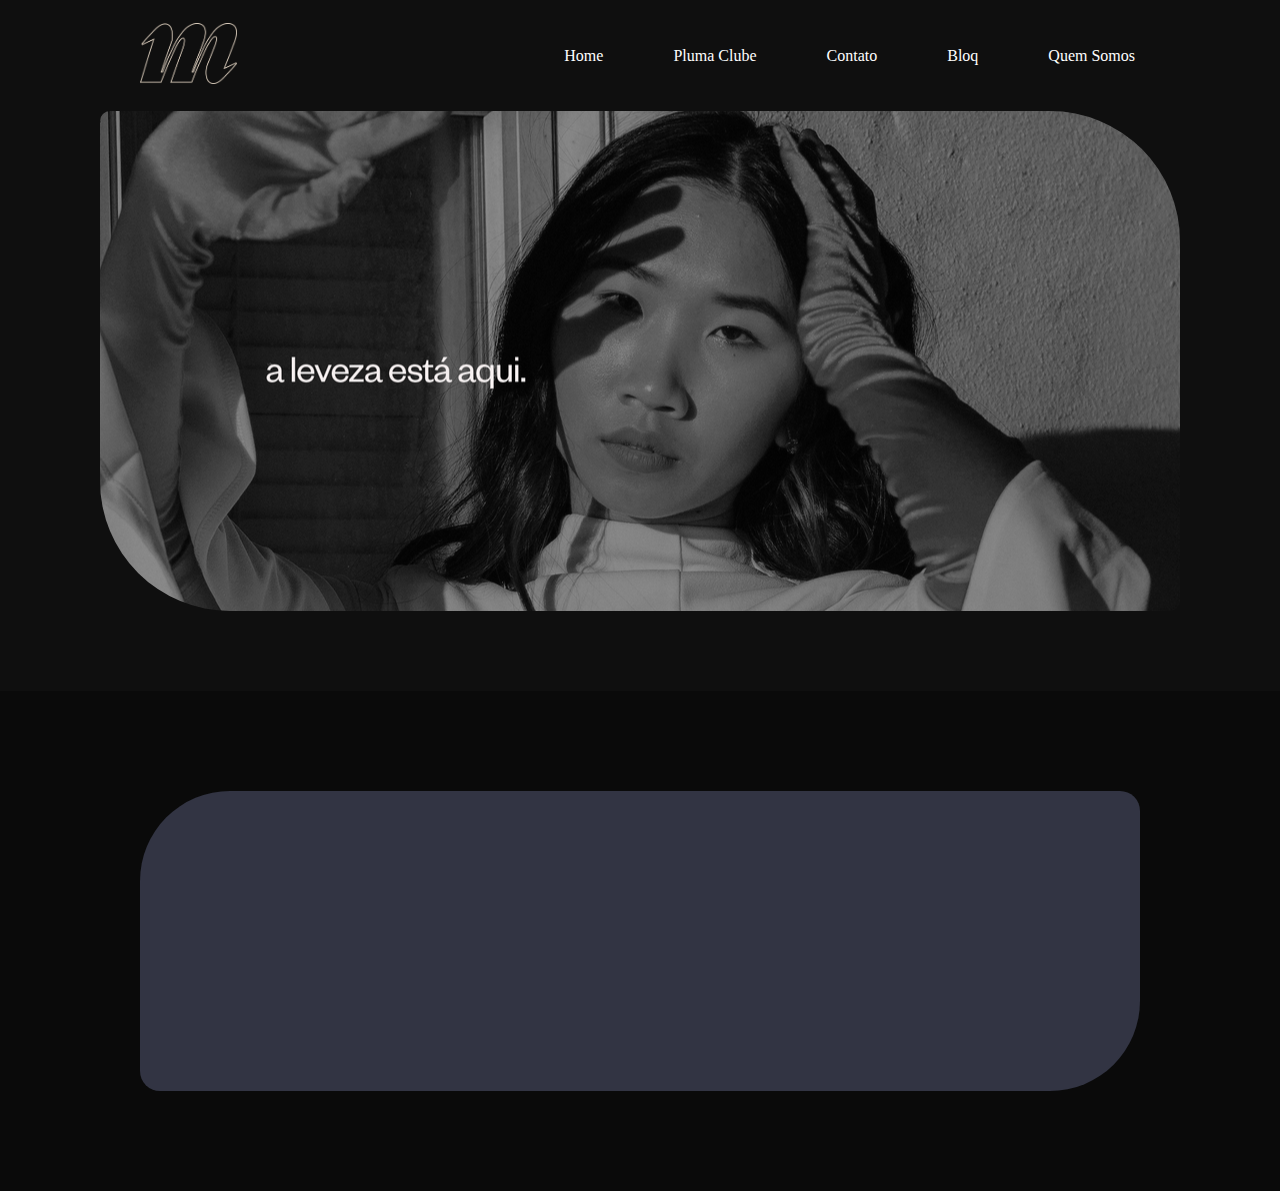
==== index.html @ 22976546 "first commit" ====
<!DOCTYPE html>
<html lang="pt-br">
<head>
    <meta charset="UTF-8">
    <meta http-equiv="X-UA-Compatible" content="IE=edge">
    <meta name="viewport" content="width=device-width, initial-scale=1.0">
    <link rel="stylesheet" href="src/css/reset.css">
    <link rel="stylesheet" href="src/css/style.css">
    <link rel="stylesheet" href="src/css/responsive.css">
    <title>Pluma</title>
</head>
<body>
    <nav>
        <div class="logo-container">
            <a href="">
                <img src="src/images/Logo.png" alt="">
            </a>
        </div>

        <ul>
            <li><a href="">Home</a></li>
            <li><a href="">Pluma Clube</a></li>
            <li><a href="">Contato</a></li>
            <li><a href="">Bloq</a></li>
            <li><a href="">Quem Somos</a></li>
        </ul>
    </nav>

    <section class="hero">
        <div class="image"></div>
    </section>

    <section class="club">
        <div class="box">
            <!-- <p>Lorem ipsum dolor sit amet consectetur adipisicing elit. Delectus enim consequatur, minus rerum atque sequi accusa</p> -->
        </div>
    </section>
    
</body>
</html>
---- src/css/style.css ----
html{
    height: 100vh;
    background-color: #0f0f0f;
}

nav{
    display: flex;
    align-items: center;
    justify-content: space-between;
    padding: 20px;

    height: 111px;
}

nav ul, li{
    display: flex;
    margin-right: 60px;
}

nav ul li a{
    padding: 5px;
    list-style: 1px red;
}

.logo-container img{
    width: 97px;
    margin-left: 120px;   
}

.hero{
    display: flex;
    justify-content: center;
    height: 580px;
}

.hero .image{
    width: 1080px;
    height: 500px;
    background: url(../images/pluma_2.png) center center no-repeat;
    border-radius: 10px 130px 10px 130px;
    
}

.club{
    display: flex;
    justify-content: center;
    align-items: center;
    background-color: #0a0a0a;
    height: 500px;
}

.club .box{
    background-color: #323443;
    width: 1000px;
    height: 300px;
    border-radius: 90px 20px 90px 20px;
}
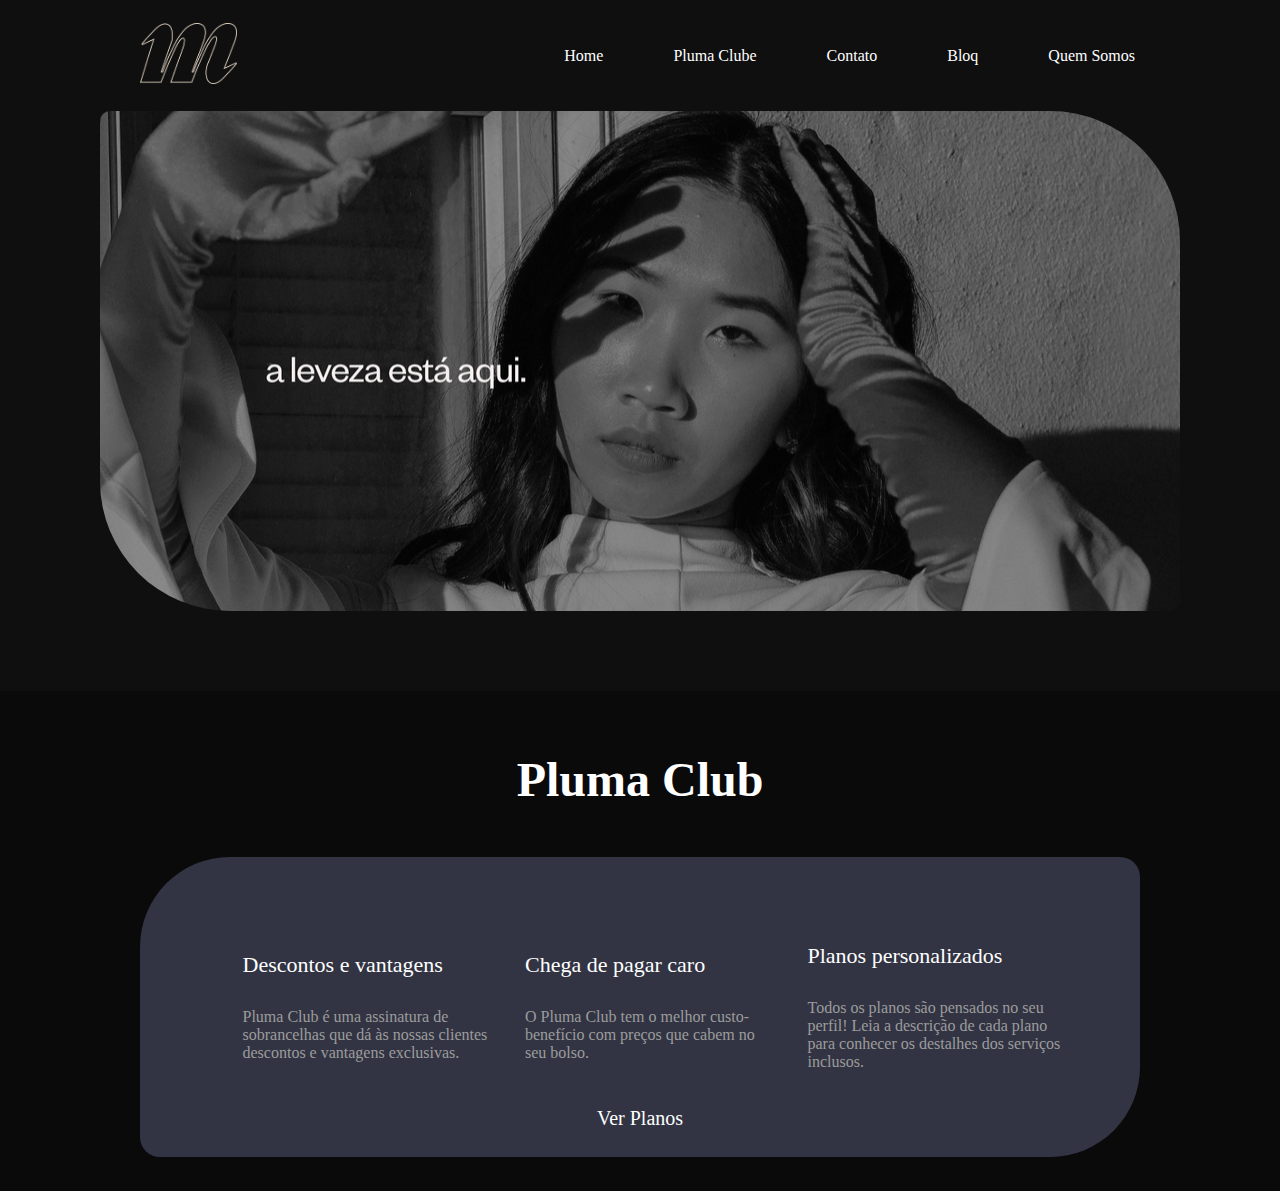
==== commit df95d78a: "adicionando campos de pluma club" ====
--- a/index.html
+++ b/index.html
@@ -31,9 +31,34 @@
     </section>
 
     <section class="club">
+
+        <h1>Pluma Club</h1>
+
         <div class="box">
-            <!-- <p>Lorem ipsum dolor sit amet consectetur adipisicing elit. Delectus enim consequatur, minus rerum atque sequi accusa</p> -->
+            
+            <div class="text">
+                <h2>Descontos e vantagens</h2>
+
+                <p>Pluma Club é uma assinatura de sobrancelhas que dá às nossas clientes  descontos e vantagens exclusivas.</p>
+            </div>
+
+            <div class="text">
+                <h2>Chega de pagar caro</h2>
+
+                <p class="id">O Pluma Club tem o melhor custo- benefício com preços que cabem no seu bolso.</p>
+            </div>
+
+            <div class="text">
+                <h2>Planos personalizados</h2>
+
+                <p>Todos os planos são pensados no seu perfil! Leia a descrição de cada plano para conhecer os destalhes dos serviços inclusos.</p>
+            </div>
+
         </div>
+        
+        <a href="">Ver Planos</a>
+
+        
     </section>
     
 </body>
--- a/src/css/style.css
+++ b/src/css/style.css
@@ -43,15 +43,60 @@
 
 .club{
     display: flex;
+    flex-direction: column;
     justify-content: center;
     align-items: center;
     background-color: #0a0a0a;
     height: 500px;
 }
 
+.club h1{
+    margin-bottom: 50px;
+    color: white;
+    font-weight: 900;
+    font-size: 48px;
+}
+
 .club .box{
+    display: flex;
+    align-items: center;
+    justify-content: space-evenly;
     background-color: #323443;
     width: 1000px;
     height: 300px;
     border-radius: 90px 20px 90px 20px;
+    color: white;
+    padding: 0 50px;
 }
+
+.club .box p{
+    color: #9c9c9c;
+    margin-top: 30px;
+    height: 100px;
+    width: 270px;
+}
+
+.club .box .id{
+    width: 230px;
+
+}
+
+.club .box h2{
+    font-size: 22px;
+}
+
+
+.club .box .text{
+    display: flex;
+    flex-direction: column;
+    align-items: c;
+    justify-content: center;
+    width: 230px;
+    height: 10px;
+    
+}
+
+.club a{
+    margin-top: -50px;
+    font-size: 20px;
+}
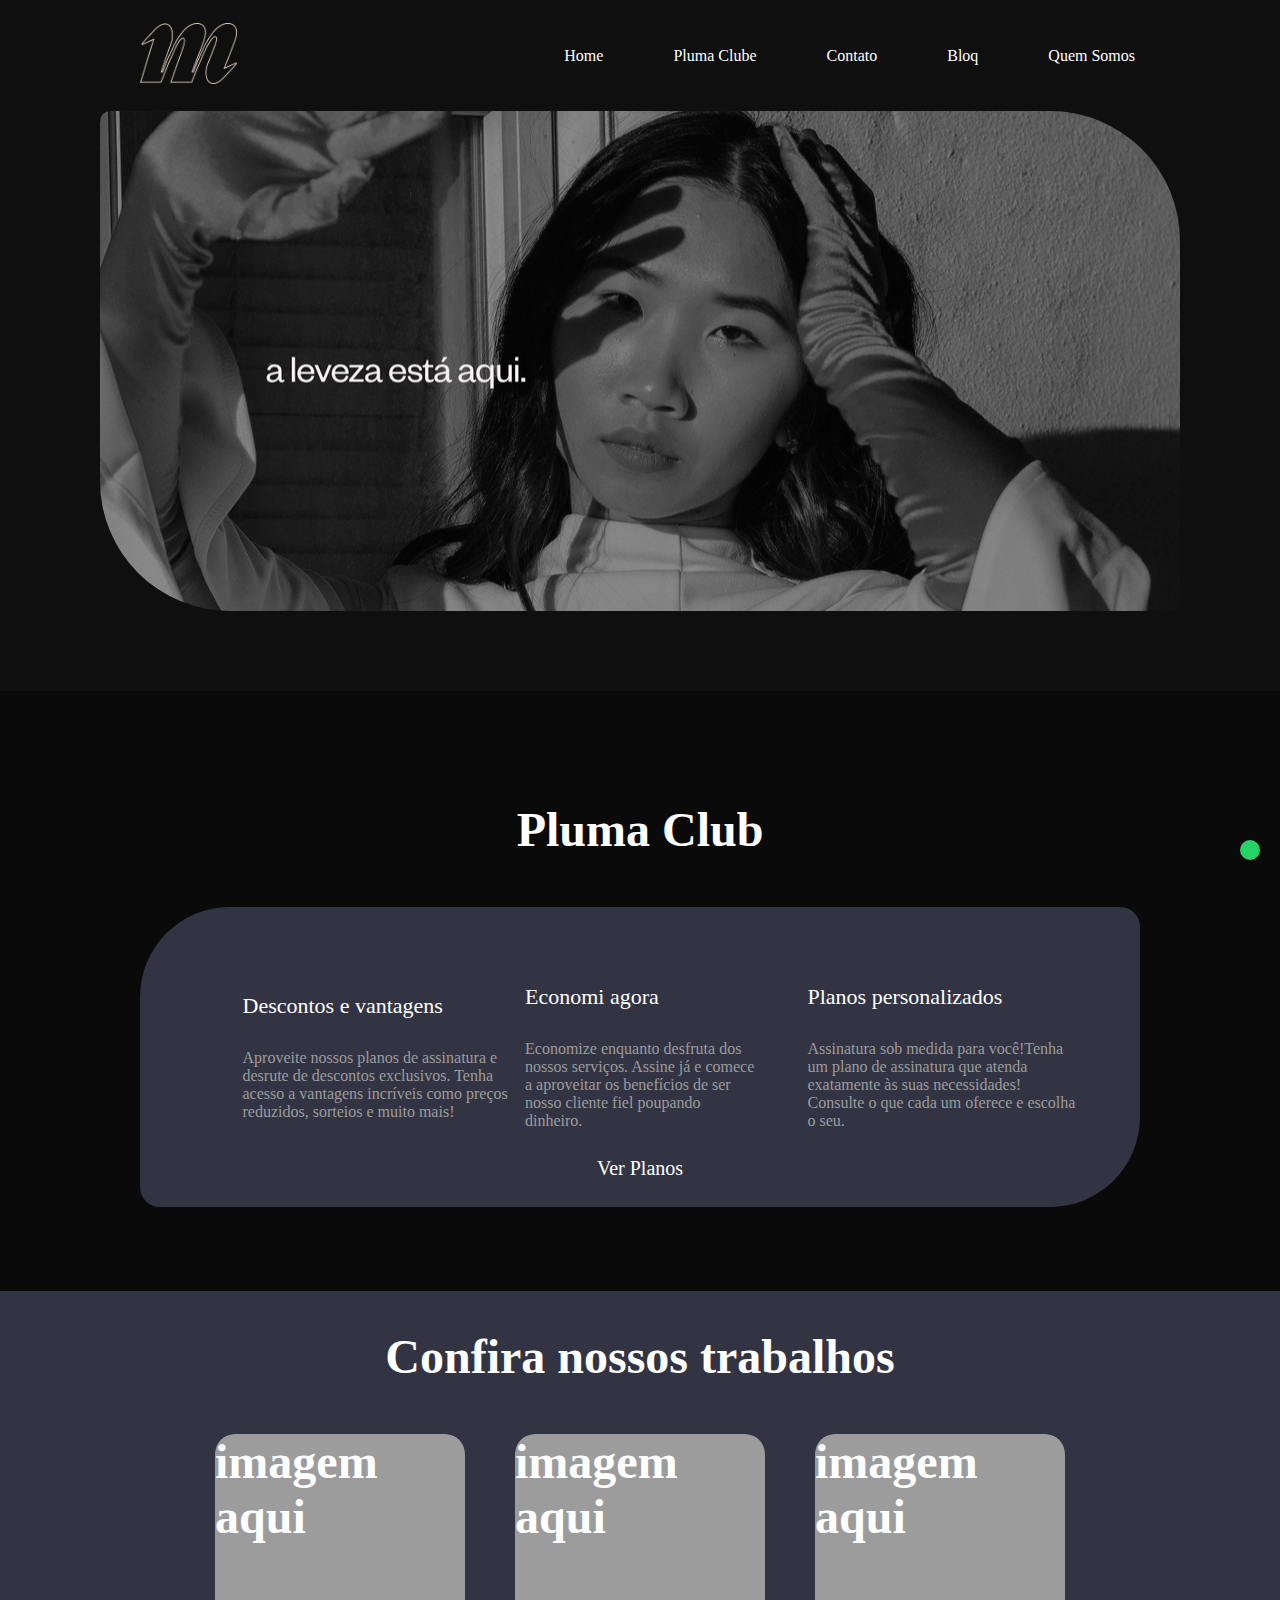
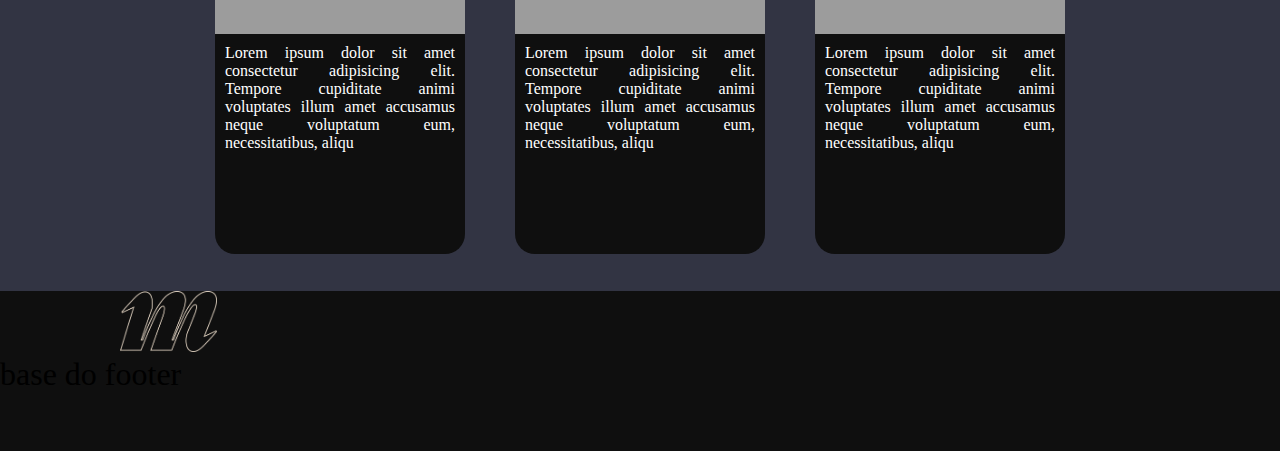
==== commit a4da3b74: "finalizando escopo da pagina principal" ====
--- a/index.html
+++ b/index.html
@@ -7,6 +7,7 @@
     <link rel="stylesheet" href="src/css/reset.css">
     <link rel="stylesheet" href="src/css/style.css">
     <link rel="stylesheet" href="src/css/responsive.css">
+    <link rel="stylesheet" href="https://cdnjs.cloudflare.com/ajax/libs/font-awesome/6.4.0/css/all.min.css" integrity="sha512-iecdLmaskl7CVkqkXNQ/ZH/XLlvWZOJyj7Yy7tcenmpD1ypASozpmT/E0iPtmFIB46ZmdtAc9eNBvH0H/ZpiBw==" crossorigin="anonymous" referrerpolicy="no-referrer" />
     <title>Pluma</title>
 </head>
 <body>
@@ -39,27 +40,68 @@
             <div class="text">
                 <h2>Descontos e vantagens</h2>
 
-                <p>Pluma Club é uma assinatura de sobrancelhas que dá às nossas clientes  descontos e vantagens exclusivas.</p>
+                <p>
+                    Aproveite nossos planos de assinatura e desrute de descontos exclusivos. Tenha acesso a vantagens incríveis como preços reduzidos, sorteios e muito mais!
+                </p>
             </div>
 
             <div class="text">
-                <h2>Chega de pagar caro</h2>
+                <h2>Economi agora</h2>
 
-                <p class="id">O Pluma Club tem o melhor custo- benefício com preços que cabem no seu bolso.</p>
+                <p class="id">
+                    Economize enquanto desfruta dos nossos serviços. Assine já e comece a aproveitar os benefícios de ser nosso cliente fiel poupando dinheiro.
+                </p>
             </div>
 
             <div class="text">
                 <h2>Planos personalizados</h2>
 
-                <p>Todos os planos são pensados no seu perfil! Leia a descrição de cada plano para conhecer os destalhes dos serviços inclusos.</p>
+                <p>
+                    Assinatura sob medida para você!Tenha um plano de assinatura que atenda exatamente às suas necessidades! Consulte o que cada um oferece e escolha o seu.
+                </p>
             </div>
 
         </div>
         
-        <a href="">Ver Planos</a>
+        <a href="">Ver Planos</a>        
+    </section>
 
+    <section class="jobs club">
+        <h1>Confira nossos trabalhos</h1>
+
+        <div class="container">
+
+            <div class="shield">
+                <div class="img"><h1>imagem aqui</h1></div>
+                <p>Lorem ipsum dolor sit amet consectetur adipisicing elit. Tempore cupiditate animi voluptates illum amet accusamus neque voluptatum eum, necessitatibus, aliqu</p>
+            </div>
+
+            <div class="shield">
+                <div class="img"><h1>imagem aqui</h1></div>
+                <p>Lorem ipsum dolor sit amet consectetur adipisicing elit. Tempore cupiditate animi voluptates illum amet accusamus neque voluptatum eum, necessitatibus, aliqu</p>
+            </div>
+
+            <div class="shield">
+                <div class="img"><h1>imagem aqui</h1></div>
+                <p>Lorem ipsum dolor sit amet consectetur adipisicing elit. Tempore cupiditate animi voluptates illum amet accusamus neque voluptatum eum, necessitatibus, aliqu</p>
+            </div>
+
+        </div>
+
+    </section>
+
+    <footer>
+        <div class="logo-container">
+            <a href="">
+                <img src="src/images/Logo.png" alt="">
+            </a>
+        </div>
         
-    </section>
+        <h1>base do footer</h1>
+    </footer>
+
+    
+        <i class="fa-brands fa-whatsapp"></i>
     
 </body>
 </html>--- a/src/css/style.css
+++ b/src/css/style.css
@@ -47,7 +47,7 @@
     justify-content: center;
     align-items: center;
     background-color: #0a0a0a;
-    height: 500px;
+    height: 600px;
 }
 
 .club h1{
@@ -100,3 +100,47 @@
     margin-top: -50px;
     font-size: 20px;
 }
+
+.jobs{
+    background-color: #323443;
+}
+
+.jobs .container{
+    display: flex;
+    gap: 50px;
+}
+
+.jobs .container .shield{
+    width: 250px;
+    height: 420px;
+    background-color: #0f0f0f;
+    border-radius: 20px 20px;
+}
+
+.jobs .container .shield p{
+    text-align: justify;
+    padding: 10px 10px;
+    color: white;
+}
+
+.jobs .container .shield .img{
+    background-color: #9c9c9c;
+    height: 200px;
+    border-radius: 20px 20px 0 0;
+}
+
+footer{
+    height: 160px;
+}
+
+i{
+    position: fixed;
+    font-size: 40px;
+    background-color: #25d366;
+    border-radius: 90px;
+    bottom: 40px;
+    right: 20px;
+    color: white;
+    padding: 10px;
+    z-index: 1000;
+}
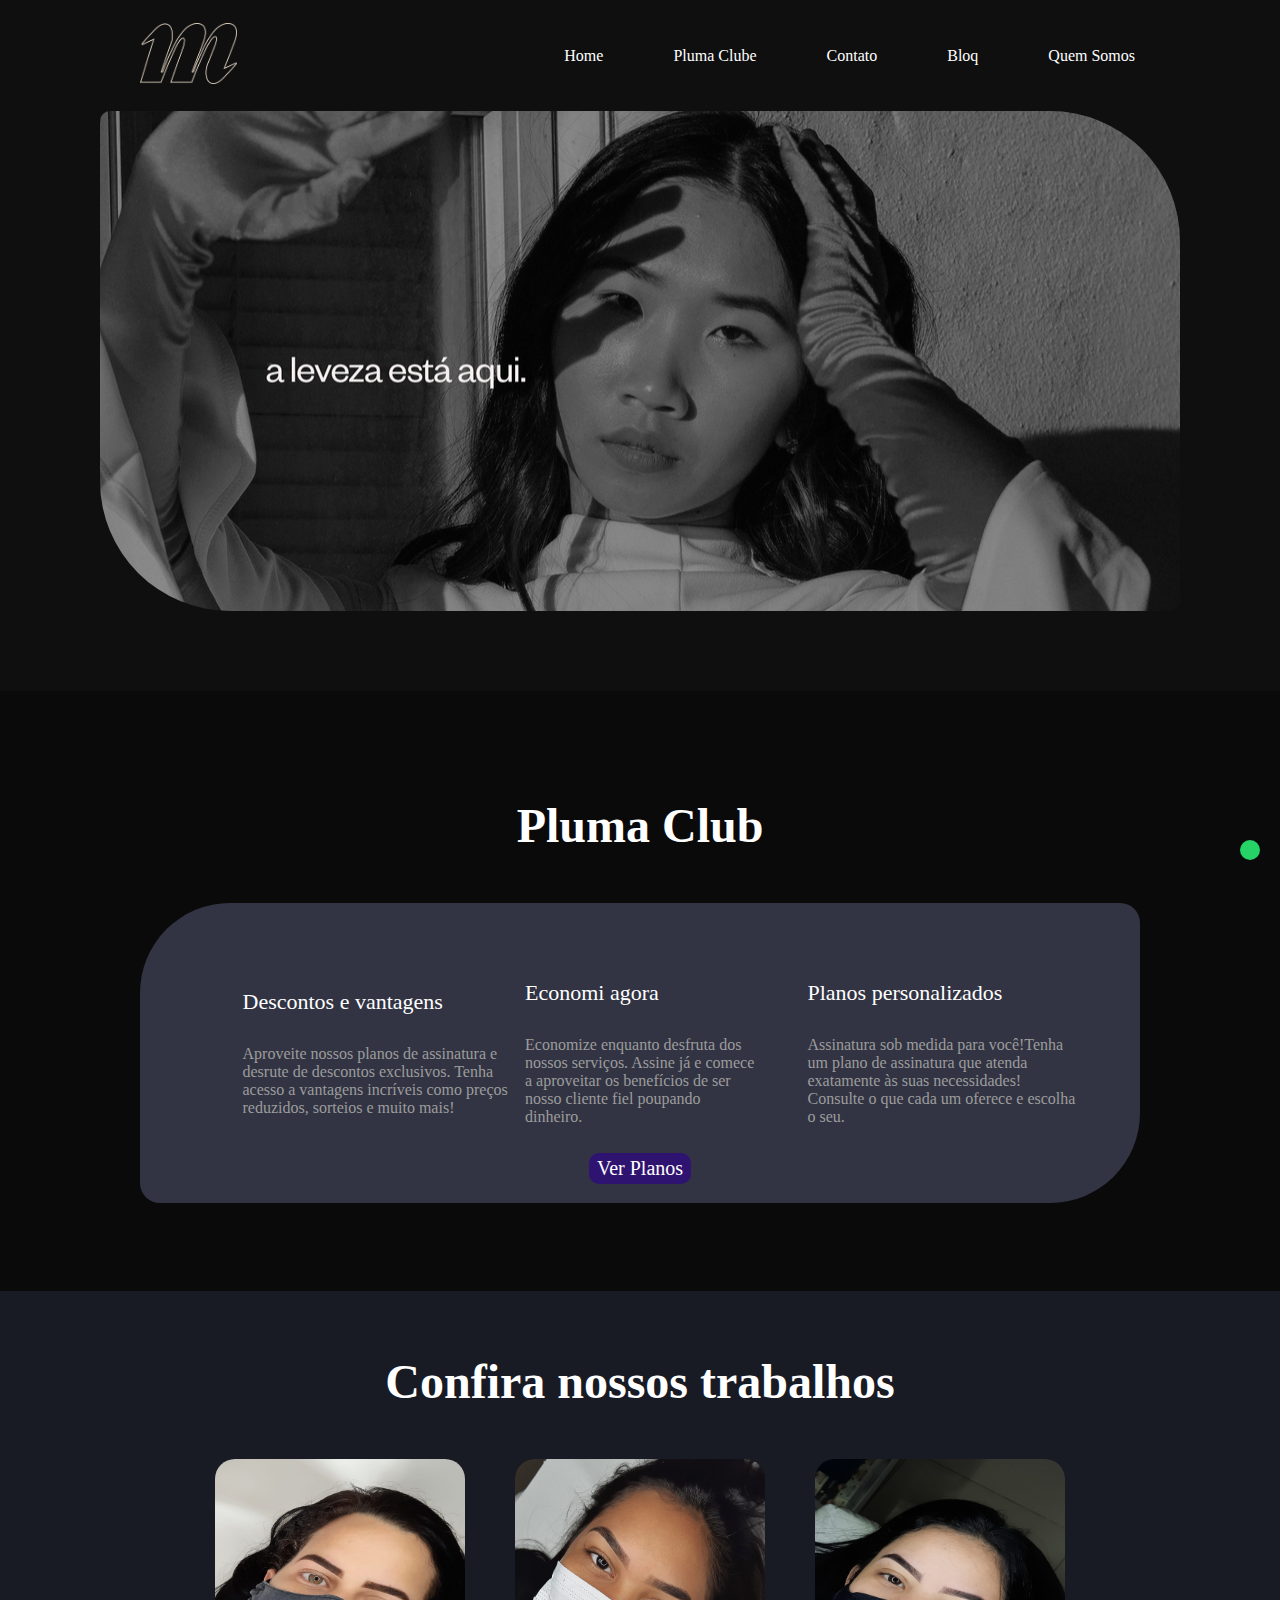
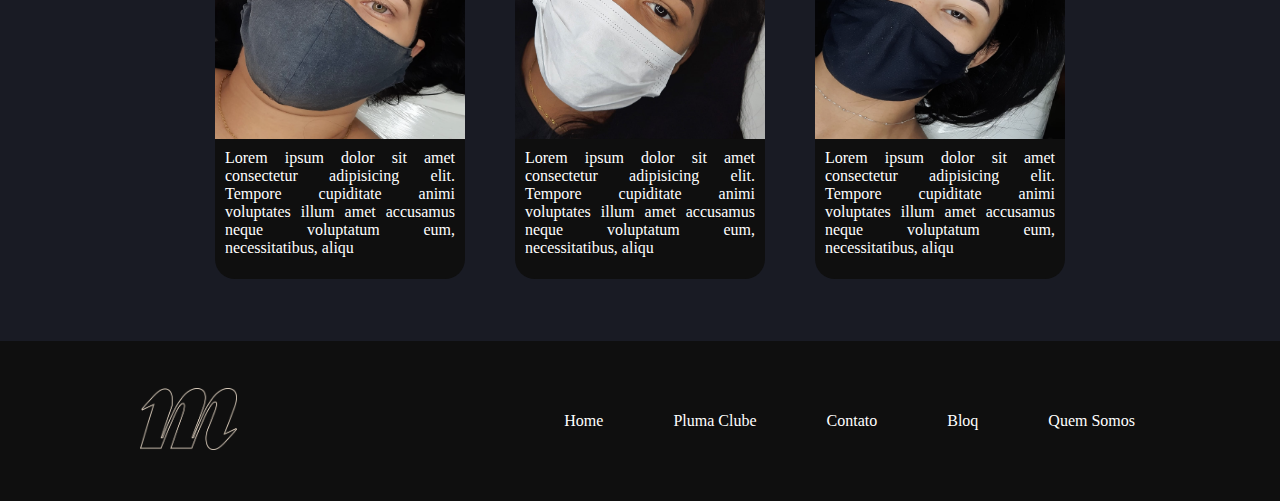
==== commit 1ebe4398: "Inserção das ultimas páginas" ====
--- a/index.html
+++ b/index.html
@@ -63,7 +63,7 @@
 
         </div>
         
-        <a href="">Ver Planos</a>        
+        <a href="planos/index.html">Ver Planos</a>        
     </section>
 
     <section class="jobs club">
@@ -72,17 +72,24 @@
         <div class="container">
 
             <div class="shield">
-                <div class="img"><h1>imagem aqui</h1></div>
+                <div class="img">
+                    <img src="src/images/job1.jpeg" alt="" height="280px" >
+                </div>
+                <p>Lorem ipsum dolor sit amet consectetur adipisicing elit. Tempore cupiditate animi voluptates illum amet accusamus neque voluptatum eum, necessitatibus, aliqu</p>
+                
+            </div>
+
+            <div class="shield">
+                <div class="img">
+                    <img src="src/images/job2.jpeg" alt="" height="280px">
+                </div>
                 <p>Lorem ipsum dolor sit amet consectetur adipisicing elit. Tempore cupiditate animi voluptates illum amet accusamus neque voluptatum eum, necessitatibus, aliqu</p>
             </div>
 
             <div class="shield">
-                <div class="img"><h1>imagem aqui</h1></div>
-                <p>Lorem ipsum dolor sit amet consectetur adipisicing elit. Tempore cupiditate animi voluptates illum amet accusamus neque voluptatum eum, necessitatibus, aliqu</p>
-            </div>
-
-            <div class="shield">
-                <div class="img"><h1>imagem aqui</h1></div>
+                <div class="img">
+                    <img src="src/images/job3.jpeg" alt="" height="280px">
+                </div>
                 <p>Lorem ipsum dolor sit amet consectetur adipisicing elit. Tempore cupiditate animi voluptates illum amet accusamus neque voluptatum eum, necessitatibus, aliqu</p>
             </div>
 
@@ -96,12 +103,20 @@
                 <img src="src/images/Logo.png" alt="">
             </a>
         </div>
-        
-        <h1>base do footer</h1>
+
+        <ul>
+            <li><a href="">Home</a></li>
+            <li><a href="">Pluma Clube</a></li>
+            <li><a href="">Contato</a></li>
+            <li><a href="">Bloq</a></li>
+            <li><a href="">Quem Somos</a></li>
+        </ul>
     </footer>
 
     
         <i class="fa-brands fa-whatsapp"></i>
     
 </body>
+
+
 </html>--- a/src/css/style.css
+++ b/src/css/style.css
@@ -99,10 +99,14 @@
 .club a{
     margin-top: -50px;
     font-size: 20px;
+    padding: 4px 8px;
+    border-radius: 10px;
+    background-color: #2f1370;
 }
 
 .jobs{
-    background-color: #323443;
+    background-color: #191b24;
+    height: 650px;
 }
 
 .jobs .container{
@@ -115,6 +119,7 @@
     height: 420px;
     background-color: #0f0f0f;
     border-radius: 20px 20px;
+    border: 0.5px solid #ffffffc
 }
 
 .jobs .container .shield p{
@@ -124,13 +129,35 @@
 }
 
 .jobs .container .shield .img{
-    background-color: #9c9c9c;
-    height: 200px;
+    height: 280px;
+    border-radius: 20px 20px;
+}
+
+.jobs .container .shield img{
     border-radius: 20px 20px 0 0;
 }
 
+/* .jobs .container .shield .img.job1{
+    background: url(../images/job1.jpeg) center center no-repeat;
+} */
+
 footer{
+    display: flex;
+    align-items: center;
+    justify-content: space-between;
+    padding: 20px;
+
     height: 160px;
+}
+
+footer ul, li{
+    display: flex;
+    margin-right: 60px;
+}
+
+footer ul li a{
+    padding: 5px;
+    list-style: 1px red;
 }
 
 i{
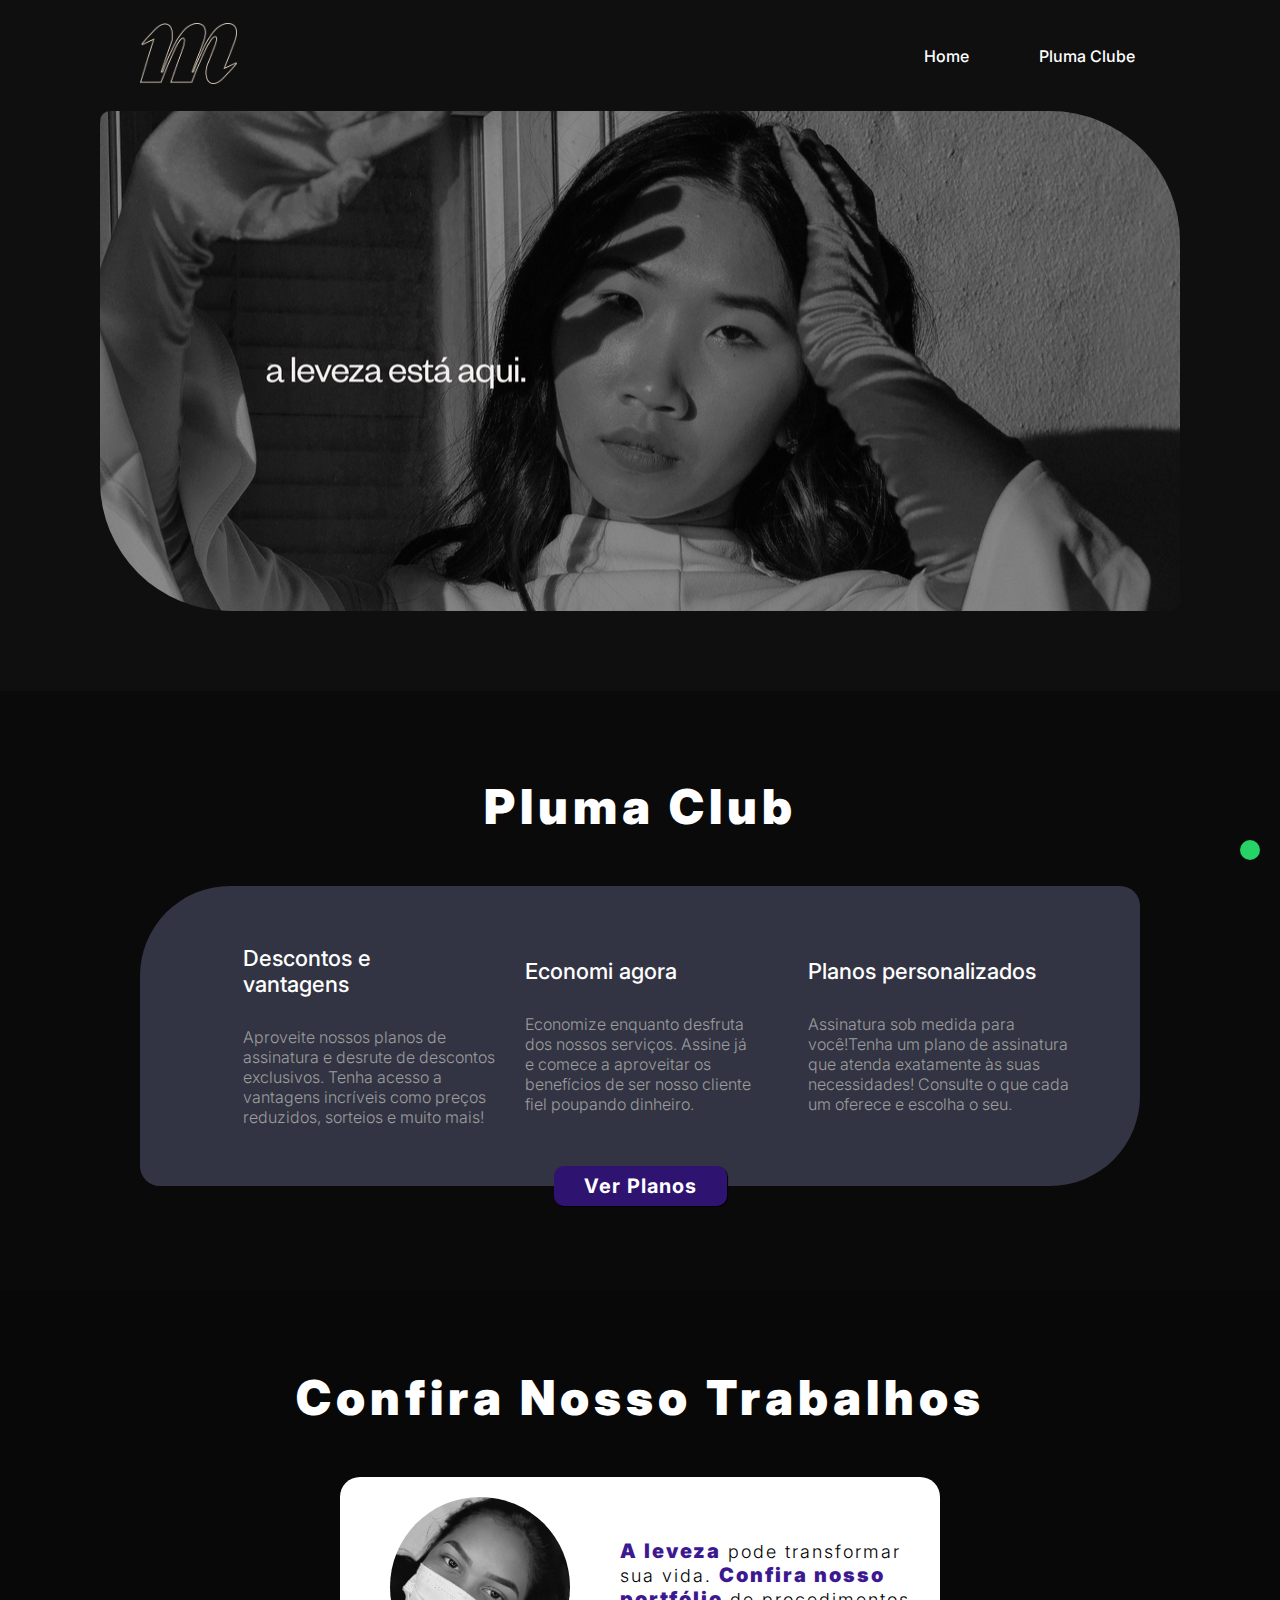
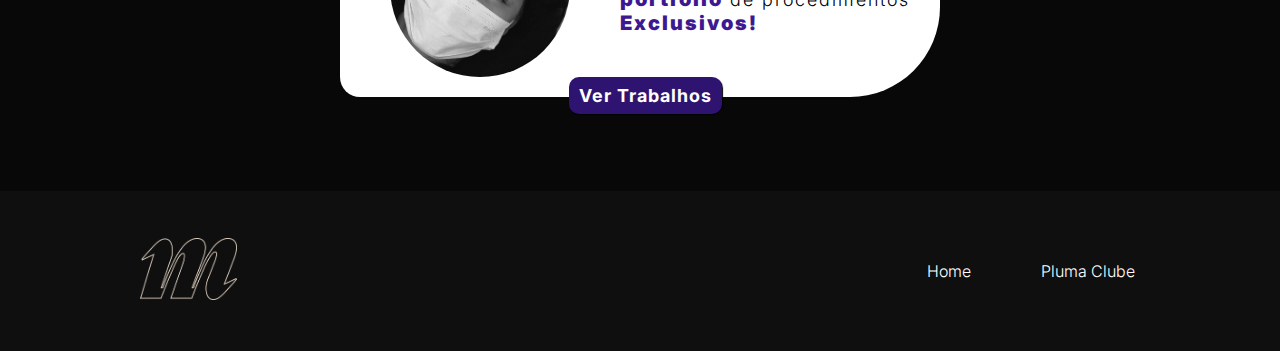
==== commit f8abdacb: "site finalizado" ====
--- a/index.html
+++ b/index.html
@@ -19,11 +19,11 @@
         </div>
 
         <ul>
-            <li><a href="">Home</a></li>
-            <li><a href="">Pluma Clube</a></li>
-            <li><a href="">Contato</a></li>
+            <li><a href="/">Home</a></li>
+            <li><a href="planos/index.html">Pluma Clube</a></li>
+            <!-- <li><a href="">Contato</a></li>
             <li><a href="">Bloq</a></li>
-            <li><a href="">Quem Somos</a></li>
+            <li><a href="">Quem Somos</a></li> -->
         </ul>
     </nav>
 
@@ -63,38 +63,26 @@
 
         </div>
         
-        <a href="planos/index.html">Ver Planos</a>        
+        <a class="btn-club" href="planos/index.html">Ver Planos</a>        
     </section>
 
     <section class="jobs club">
-        <h1>Confira nossos trabalhos</h1>
-
+        
+        <h1>Confira Nosso Trabalhos</h1>
         <div class="container">
-
-            <div class="shield">
-                <div class="img">
-                    <img src="src/images/job1.jpeg" alt="" height="280px" >
-                </div>
-                <p>Lorem ipsum dolor sit amet consectetur adipisicing elit. Tempore cupiditate animi voluptates illum amet accusamus neque voluptatum eum, necessitatibus, aliqu</p>
-                
-            </div>
-
-            <div class="shield">
-                <div class="img">
-                    <img src="src/images/job2.jpeg" alt="" height="280px">
-                </div>
-                <p>Lorem ipsum dolor sit amet consectetur adipisicing elit. Tempore cupiditate animi voluptates illum amet accusamus neque voluptatum eum, necessitatibus, aliqu</p>
-            </div>
-
-            <div class="shield">
-                <div class="img">
-                    <img src="src/images/job3.jpeg" alt="" height="280px">
-                </div>
-                <p>Lorem ipsum dolor sit amet consectetur adipisicing elit. Tempore cupiditate animi voluptates illum amet accusamus neque voluptatum eum, necessitatibus, aliqu</p>
+            
+            <img src="src/images/job2.jpeg" alt="" width="180px">
+            
+            <div>
+                <p class="legenda">
+                    <span>A leveza</span> pode transformar sua vida. 
+                    <span>Confira nosso portfólio</span> de procedimentos <span>Exclusivos!</span>
+                </p>
             </div>
 
         </div>
-
+        
+        <a  href="">Ver Trabalhos</a>
     </section>
 
     <footer>
@@ -103,13 +91,13 @@
                 <img src="src/images/Logo.png" alt="">
             </a>
         </div>
-
+        
         <ul>
             <li><a href="">Home</a></li>
             <li><a href="">Pluma Clube</a></li>
-            <li><a href="">Contato</a></li>
+            <!-- <li><a href="">Contato</a></li>
             <li><a href="">Bloq</a></li>
-            <li><a href="">Quem Somos</a></li>
+            <li><a href="">Quem Somos</a></li> -->
         </ul>
     </footer>
 
--- a/src/css/style.css
+++ b/src/css/style.css
@@ -8,7 +8,7 @@
     align-items: center;
     justify-content: space-between;
     padding: 20px;
-
+    font-family: 'Inter', sans-serif;
     height: 111px;
 }
 
@@ -20,6 +20,7 @@
 nav ul li a{
     padding: 5px;
     list-style: 1px red;
+    font-weight: 500;
 }
 
 .logo-container img{
@@ -54,6 +55,7 @@
     margin-bottom: 50px;
     color: white;
     font-weight: 900;
+    letter-spacing: 5px;
     font-size: 48px;
 }
 
@@ -83,43 +85,95 @@
 
 .club .box h2{
     font-size: 22px;
+    font-weight: 500;
 }
 
 
 .club .box .text{
     display: flex;
     flex-direction: column;
-    align-items: c;
     justify-content: center;
     width: 230px;
     height: 10px;
-    
-}
-
-.club a{
-    margin-top: -50px;
+}
+
+.club .btn-club{
+    margin-top: -20px;
     font-size: 20px;
-    padding: 4px 8px;
+    padding: 8px 30px;
+    box-shadow: 1px 1px 1px black;
     border-radius: 10px;
     background-color: #2f1370;
+    font-weight: 700;
+    letter-spacing: 1px;
+}
+
+.club .btn-club:hover{
+    background-color: #3d1991;
 }
 
 .jobs{
-    background-color: #191b24;
-    height: 650px;
+    background-color: #080808;
+    height: 500px;
 }
 
 .jobs .container{
     display: flex;
+    align-items: center;
+    justify-content: space-around;
     gap: 50px;
-}
+    border-radius: 20px 20px 90px 20px;
+    background-color: white;
+    width: 600px;
+    height: 220px;
+    padding: 20px 30px;
+
+}
+
+.jobs .container img{
+    border-radius: 120px 120px 120px 120px;
+    margin-left: 20px;
+    -webkit-filter: grayscale(100%);
+    filter: grayscale(100%);    
+}
+
+.jobs .container .legenda{
+    font-size: 18px;
+    letter-spacing: 2px;
+    width: 300px;
+}
+
+.jobs a{
+    display: block;
+    font-size: 18px;
+    padding: 8px 10px;
+    margin-top: -20px;
+    margin-left: 10px;
+    box-shadow: 1px 1px 1px black;
+    border-radius: 10px;
+    background-color: #2f1370;
+    font-weight: 700;
+    letter-spacing: 1px;
+}
+
+.jobs a:hover{
+    background-color: #3d1991;
+}
+
+.jobs .container .legenda span{
+    color: #3d1991;
+    font-size: 20px;
+    font-weight: 900;
+}
+
+
 
 .jobs .container .shield{
     width: 250px;
     height: 420px;
     background-color: #0f0f0f;
+    box-shadow: 1px 1px 1px black;
     border-radius: 20px 20px;
-    border: 0.5px solid #ffffffc
 }
 
 .jobs .container .shield p{
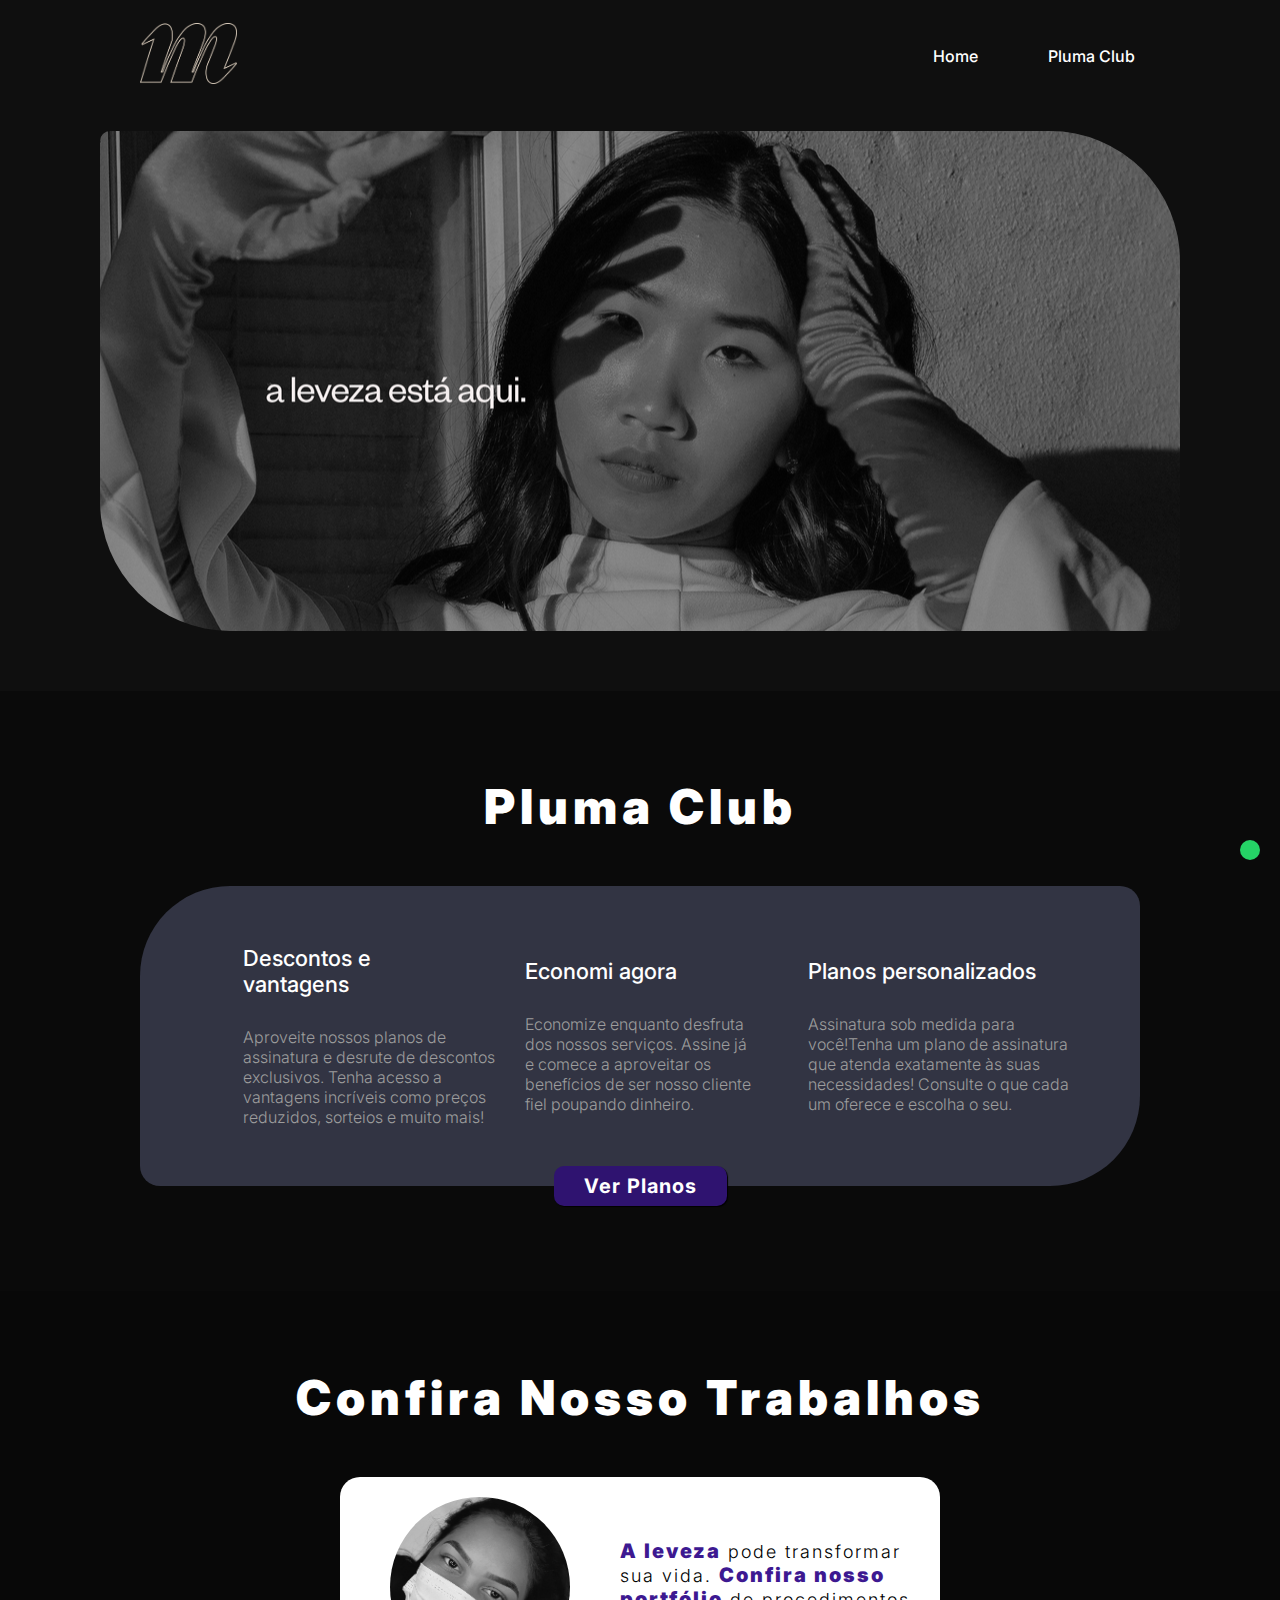
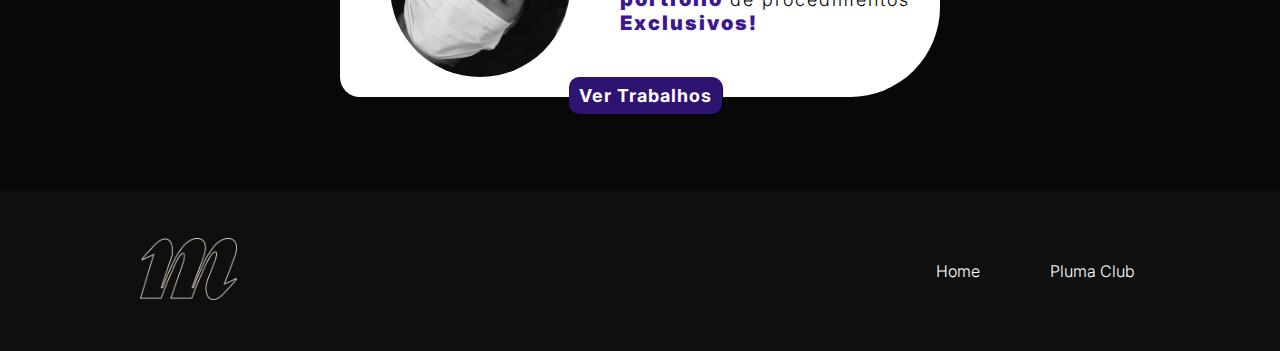
==== commit 31a83c55: "responsivo da primeira pagina" ====
--- a/index.html
+++ b/index.html
@@ -20,7 +20,7 @@
 
         <ul>
             <li><a href="/">Home</a></li>
-            <li><a href="planos/index.html">Pluma Clube</a></li>
+            <li><a href="planos/index.html">Pluma Club</a></li>
             <!-- <li><a href="">Contato</a></li>
             <li><a href="">Bloq</a></li>
             <li><a href="">Quem Somos</a></li> -->
@@ -82,7 +82,7 @@
 
         </div>
         
-        <a  href="">Ver Trabalhos</a>
+        <a  href="https://sites.google.com/view/portfolioplumaestudio/trabalhos?authuser=0&pli=1" target="_blank">Ver Trabalhos</a>
     </section>
 
     <footer>
@@ -94,15 +94,16 @@
         
         <ul>
             <li><a href="">Home</a></li>
-            <li><a href="">Pluma Clube</a></li>
+            <li><a href="">Pluma Club</a></li>
             <!-- <li><a href="">Contato</a></li>
             <li><a href="">Bloq</a></li>
             <li><a href="">Quem Somos</a></li> -->
         </ul>
     </footer>
 
-    
-        <i class="fa-brands fa-whatsapp"></i>
+        <a href="https://api.whatsapp.com/message/UJ5OMLB6ZOW6E1?autoload=1&app_absent=0" target="_blank">
+            <i class="fa-brands fa-whatsapp"></i>
+        </a>
     
 </body>
 
--- a/src/css/style.css
+++ b/src/css/style.css
@@ -35,6 +35,7 @@
 }
 
 .hero .image{
+    margin-top: 20px;
     width: 1080px;
     height: 500px;
     background: url(../images/pluma_2.png) center center no-repeat;
--- a/src/css/responsive.css
+++ b/src/css/responsive.css
@@ -0,0 +1,150 @@
+@media (max-width: 1110px){
+
+    .hero .image{
+      width: 900px;
+      height: 400px;
+      margin-top: 20px;
+    }
+
+    .club h1{
+        font-size: 38px;
+    }
+
+    .club .box{
+        width: 800px;
+        height: 260px;
+    }
+
+    .club .box h2{
+        font-size: 18px;
+        font-weight: 500;
+    }
+
+    .club .box p{
+      font-size: 12px;
+      width: 150px;
+    }
+    
+    .club .box .id{
+        width: 150px;
+    
+    }
+
+    .club .box .text{
+        width: 180px;
+        height: 10px;
+    }
+
+    .club .btn-club{
+       font-size: 15px;
+    }
+}
+
+@media (max-width: 912px){
+
+    .hero{
+        height: 450px;
+    }
+    .hero .image{
+        width: 750px;
+        height: 350px;
+        margin-top: 20px;
+      }
+}
+
+@media (max-width: 800px){
+
+    .hero{
+       height: 370px;
+    }
+
+    .hero .image{
+        width: 650px;
+        height: 300px;
+        margin-top: 20px;
+      }
+
+    .club .box{
+        
+        width: 650px;
+        height: 220px;
+    }
+
+    .club .box h2{
+        font-size: 18px;
+        font-weight: 500;
+    }
+
+    .club .box p{
+      font-size: 10px;
+      width: 140px;
+    }
+    
+    .club .box .id{
+        width: 140px;
+    
+    }
+
+    .club .box .text{
+        width: 180px;
+        height: 10px;
+        margin-left: 20px;
+    }
+
+    .club .btn-club{
+       font-size: 15px;
+    }
+}
+
+@media (max-width: 680px){
+    .hero{
+        height: 370px;
+     }
+ 
+     .hero .image{
+         width: 550px;
+         height: 270px;
+         margin-top: 20px;
+    }
+
+    .club{
+        height: 650px;
+    }
+
+    .club .box{
+        flex-direction: column;
+        width: 250px;
+        height: 500px;
+        border-radius: 20px;
+        gap: 30px;
+    }
+
+    .club .box h2{
+        font-size: 18px;
+        font-weight: 500;
+        
+    }
+
+    .club .box p{
+      font-size: 10px;
+      width: auto;
+      margin-top: 8px;
+    }
+    
+    .club .box .id{
+        width: auto;
+    
+    }
+
+    .club .box .text{
+        width: 180px;
+        height: 10px;
+        margin-left: 20px;
+    }
+
+    .club .btn-club{
+       font-size: 18px;
+       padding: 8px 10px;
+    }
+    
+}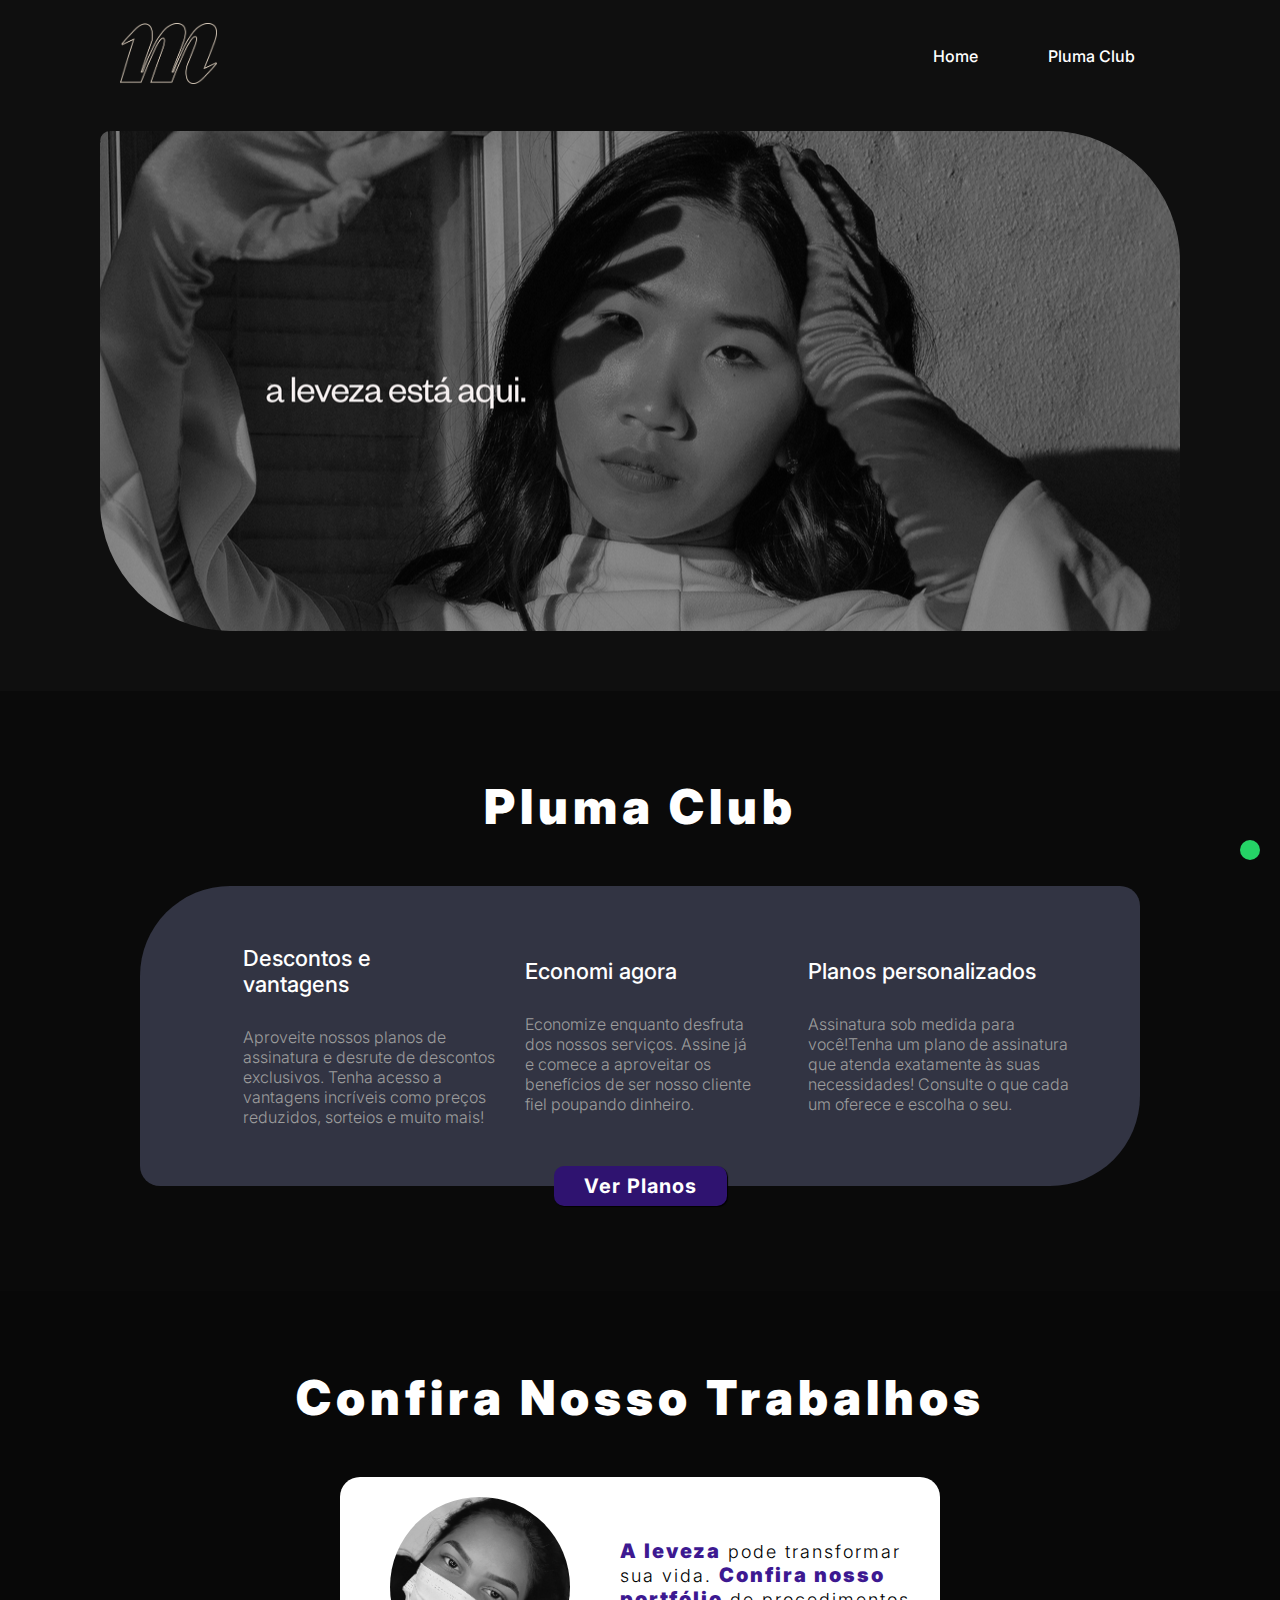
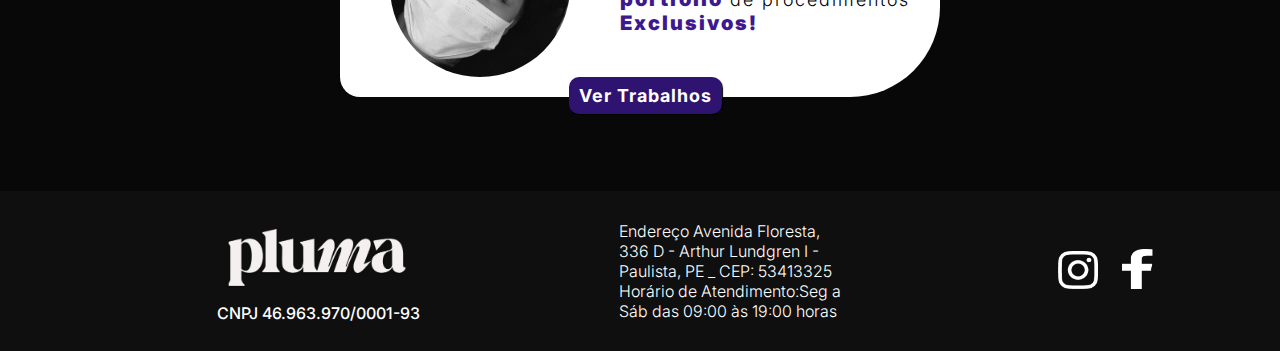
==== commit d6a32d2d: "finalizado" ====
--- a/index.html
+++ b/index.html
@@ -88,17 +88,30 @@
     <footer>
         <div class="logo-container">
             <a href="">
-                <img src="src/images/Logo.png" alt="">
+                <img src="src/images/Asset pluma.png" alt="">
+                <p>CNPJ 46.963.970/0001-93</p>
             </a>
         </div>
+
+        <div class="text">
+            <p>
+                Endereço
+                Avenida Floresta, 336 D - Arthur Lundgren I - Paulista, PE _ CEP: 53413325
+                Horário de Atendimento:Seg a Sáb das 09:00 às 19:00 horas
+            </p>
+        </div>
         
-        <ul>
-            <li><a href="">Home</a></li>
-            <li><a href="">Pluma Club</a></li>
-            <!-- <li><a href="">Contato</a></li>
-            <li><a href="">Bloq</a></li>
-            <li><a href="">Quem Somos</a></li> -->
-        </ul>
+        <div>
+
+            <a href="">
+                <img src="src/images/facebook.png" width="60" alt="">
+            </a>
+
+            <a href="">
+                <img src="src/images/Vector.png" height="60" alt="">
+
+            </a>
+        </div>
     </footer>
 
         <a href="https://api.whatsapp.com/message/UJ5OMLB6ZOW6E1?autoload=1&app_absent=0" target="_blank">
--- a/src/css/style.css
+++ b/src/css/style.css
@@ -19,13 +19,18 @@
 
 nav ul li a{
     padding: 5px;
-    list-style: 1px red;
     font-weight: 500;
 }
+
 
 .logo-container img{
     width: 97px;
-    margin-left: 120px;   
+    margin-left: 100px;   
+}
+
+.logo-container p{
+    margin-left: 100px;
+    font-weight: 500;
 }
 
 .hero{
@@ -199,20 +204,28 @@
 footer{
     display: flex;
     align-items: center;
-    justify-content: space-between;
+    justify-content: space-around;
     padding: 20px;
-
     height: 160px;
 }
 
-footer ul, li{
-    display: flex;
-    margin-right: 60px;
-}
-
-footer ul li a{
+footer div img{
+   padding: 10px;
+   
+}
+
+footer .logo-container img{
+    width: 200px;
+}
+
+footer .text{
+    width: 240px;
+    color: white;
+
+}
+
+footer .text p{
     padding: 5px;
-    list-style: 1px red;
 }
 
 i{
--- a/src/css/responsive.css
+++ b/src/css/responsive.css
@@ -147,4 +147,107 @@
        padding: 8px 10px;
     }
     
+}
+
+@media (max-width: 627px){
+
+    nav{
+        flex-direction: column;
+        height: auto;
+        background-color: #080808;
+    }
+    
+    nav ul, li{
+        display: block;
+        text-align: center;
+        margin-right: 0px;
+        margin-top: 15px;
+        padding: 10px;
+    }
+    
+    nav ul li a{
+        padding: 5px;
+    }
+    
+    .logo-container img{
+        margin-left: 0px;
+        margin-top: 10px;  
+    }
+
+    .hero .image{
+        margin-top: 50px;
+    }
+
+    .jobs{
+        background-color: #080808;
+        height: 650px;
+    }
+
+    .jobs h1{
+        width: 350px;
+        text-align: center;
+    }
+    
+    .jobs .container{
+        flex-direction: column;
+        gap: 10px;
+        border-radius: 30px 30px 30px 30px;
+        width: 250px;
+        height: 420px;
+        padding: 0;
+    
+    }
+
+    .jobs .container .legenda{
+        font-size: 18px;
+        letter-spacing: 2px;
+        width: 200px;
+        text-align: center;
+        margin-bottom: 30px;
+    }
+
+    .jobs a{
+        display: block;
+        font-size: 18px;
+        padding: 8px 5px;
+        margin-top: -20px;
+        margin-left: 10px;
+        
+    }
+
+    footer{
+        flex-direction: column;
+        height: 300px;
+    }
+
+    footer .logo-container a img{
+        margin-left: 10px;
+    }
+
+    footer .logo-container a p{
+        margin-left: 13px;
+    }
+
+    footer .text{
+        margin-left: 13px;
+    }
+
+    
+}
+
+@media (max-width: 530px) {
+
+    .hero{
+        background: url(../images/pluma_2_resized.png) center center no-repeat;
+        height: 340px;
+    }
+    .hero .image{
+        display: none;
+        margin-top: px;
+        width: 80%;
+        
+        background: url(../images/pluma_2_resized.png) center center no-repeat;
+        border-radius: 10px;
+        
+    }
 }